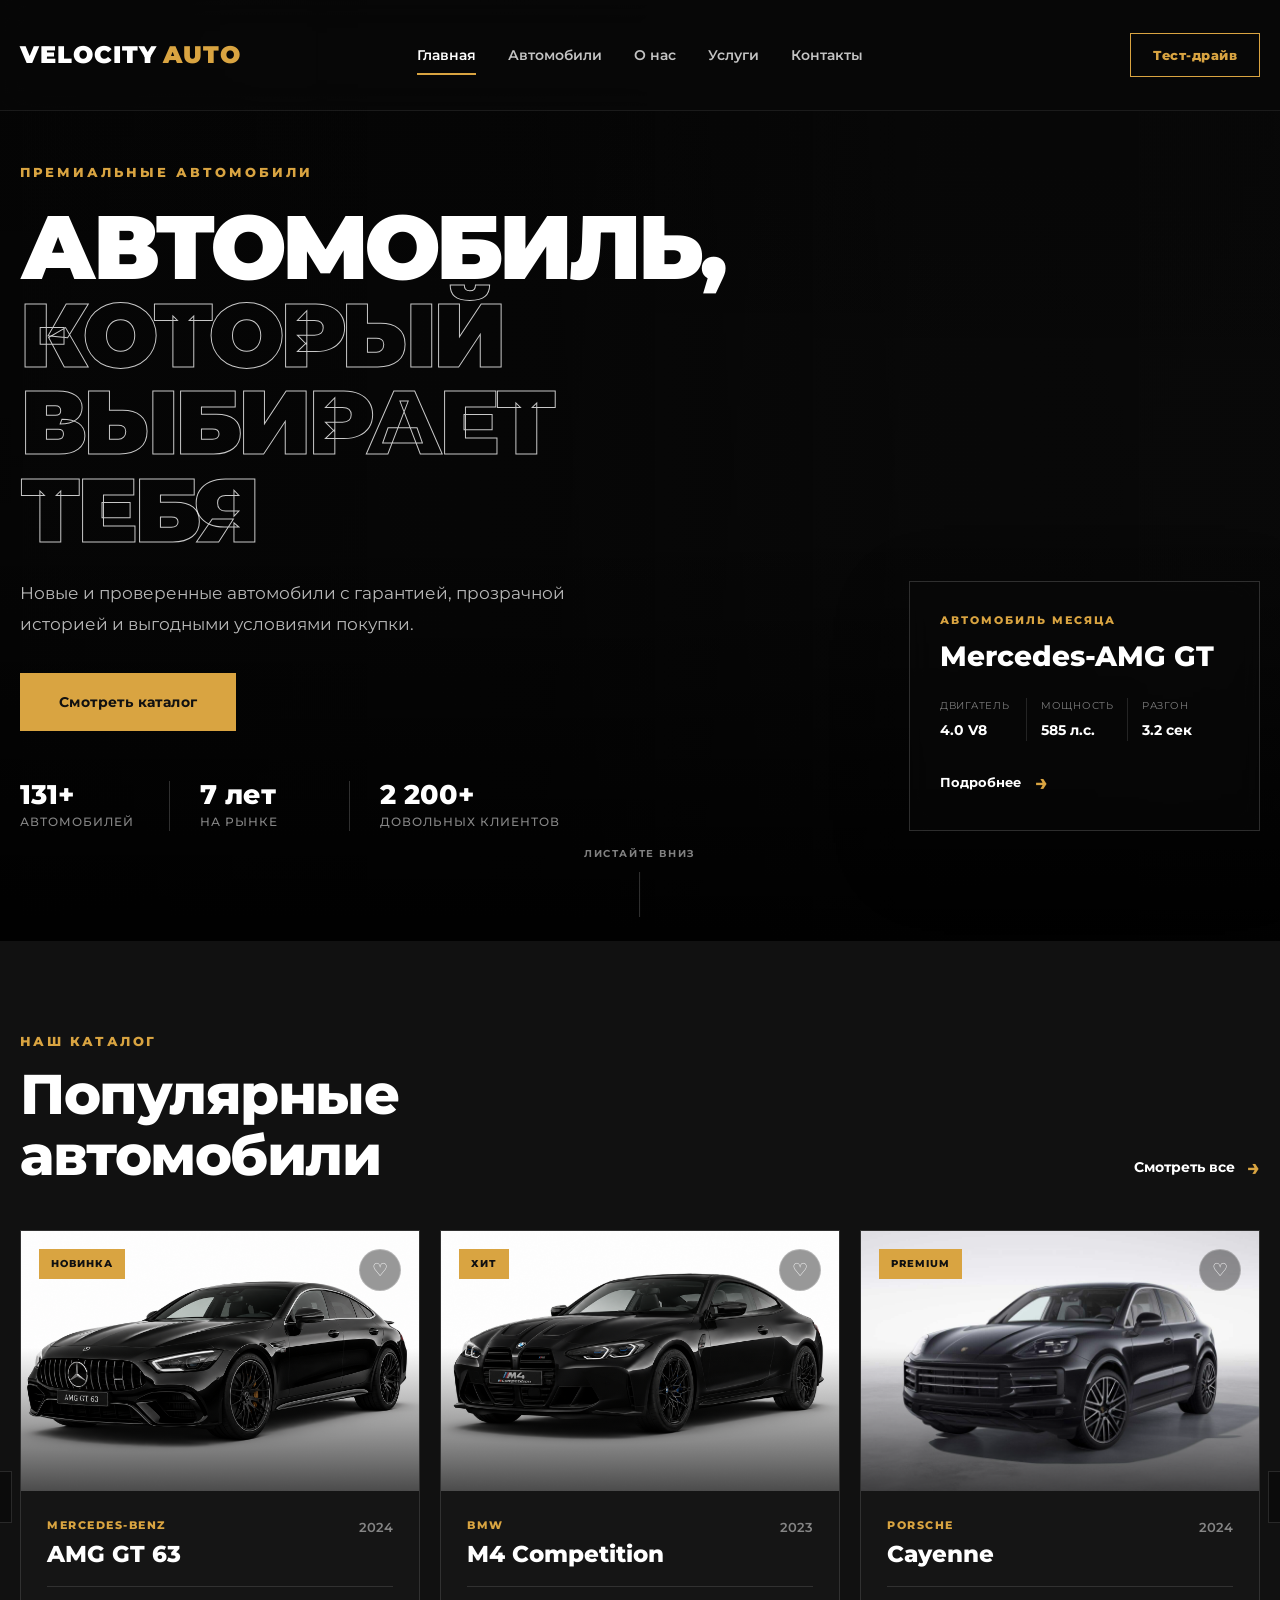
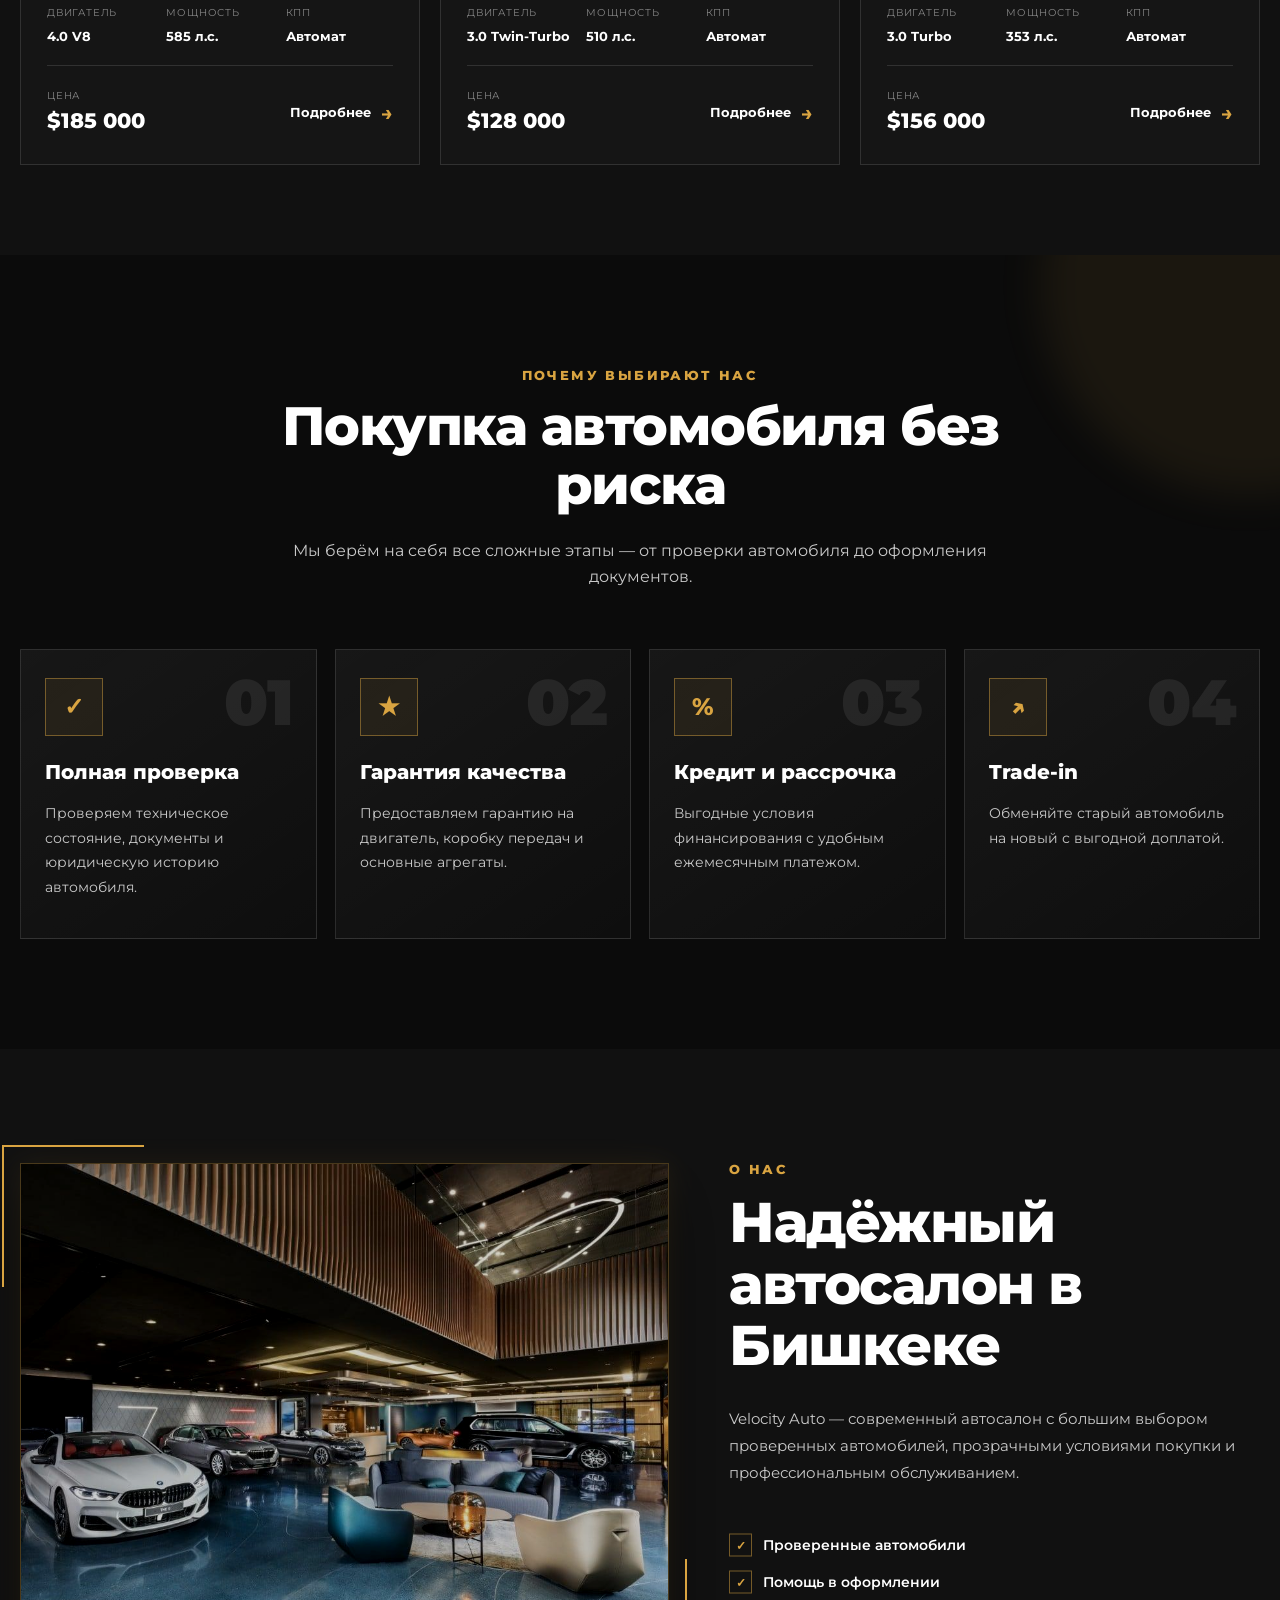
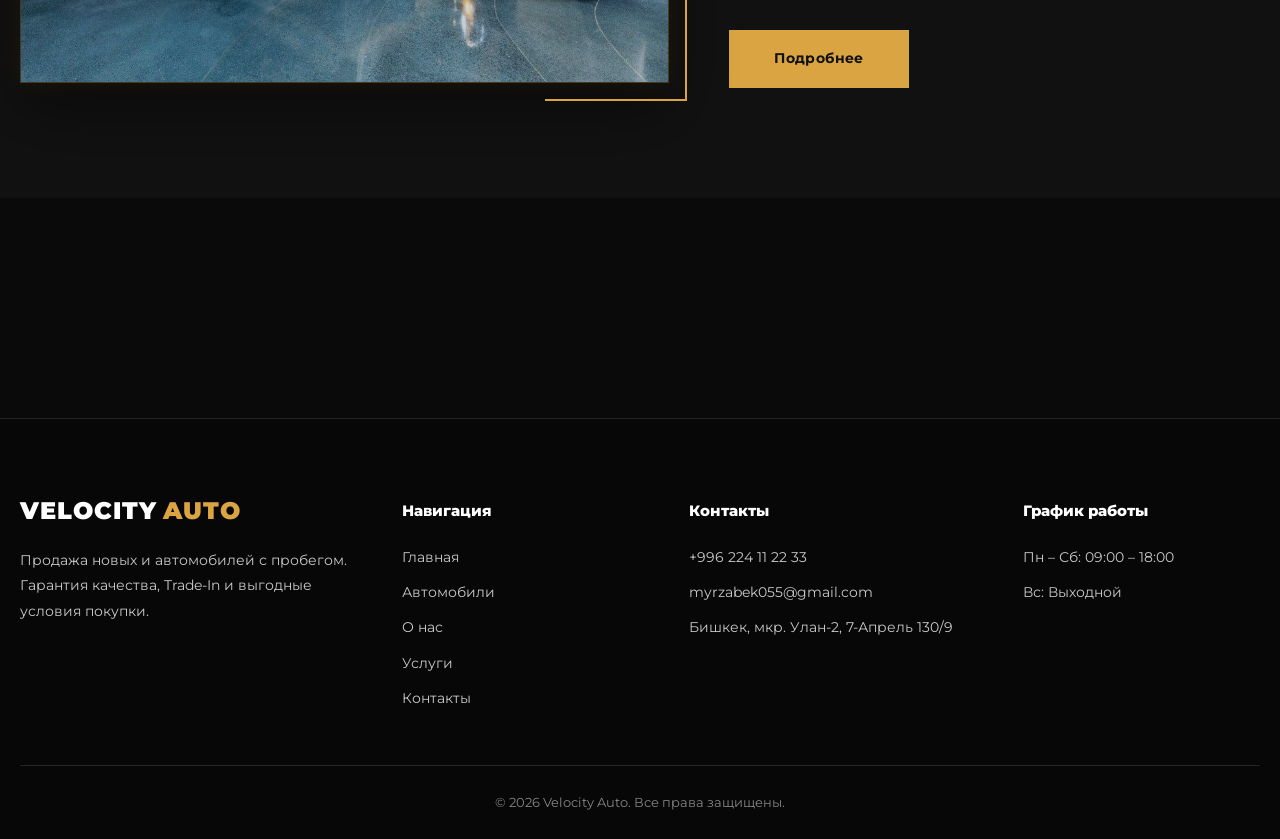
==== index.html @ e7204df1 "Complete Velocity Auto website" ====
<!DOCTYPE html>
<html lang="ru">
<head>
    <meta charset="UTF-8">

    <meta
        name="viewport"
        content="width=device-width, initial-scale=1.0"
    >

    <meta
        name="description"
        content="Velocity Auto — премиальный автосалон в Бишкеке. Новые и проверенные автомобили, кредит, рассрочка, trade-in и тест-драйв."
    >

    <title>Velocity Auto — премиальный автосалон</title>

    <!-- Общие стили -->
    <link rel="stylesheet" href="./css/global.css">

    <!-- Header -->
    <link rel="stylesheet" href="./css/header.css">

    <!-- Главная страница -->
    <link rel="stylesheet" href="./css/hero.css">
    <link rel="stylesheet" href="./css/popular.css">
    <link rel="stylesheet" href="./css/advantages.css">
    <link rel="stylesheet" href="./css/about.css">
    <link rel="stylesheet" href="./css/test-drive.css">
    <link rel="stylesheet" href="./css/footer.css">
    <link rel="stylesheet" href="./css/preloader.css">

    <!-- Адаптив -->
    <link rel="stylesheet" href="./css/responsive.css">
</head>

<body>
    <!-- ================= PRELOADER ================= -->

<div class="preloader" id="preloader">

    <div class="preloader__content">

        <div class="preloader__logo">
            VELOCITY
            <span>AUTO</span>
        </div>

        <div class="preloader__line">

            <div class="preloader__progress"></div>

        </div>

        <p class="preloader__text">
            Premium Auto Experience
        </p>

    </div>


</div>

<div class="scroll-progress" id="scrollProgress"></div>

    <!-- ================= HEADER ================= -->

    <header class="header" id="header">
        <div class="container header__container">

            <a href="./index.html" class="logo">
                VELOCITY
                <span>AUTO</span>
            </a>

            <nav class="header__nav" id="navigation">

                <a
                    href="./index.html"
                    class="header__link header__link--active"
                >
                    Главная
                </a>

                <a
                    href="./pages/cars.html"
                    class="header__link"
                >
                    Автомобили
                </a>

                <a
                    href="./pages/about.html"
                    class="header__link"
                >
                    О нас
                </a>

                <a
                    href="./pages/services.html"
                    class="header__link"
                >
                    Услуги
                </a>

                <a
                    href="./pages/contacts.html"
                    class="header__link"
                >
                    Контакты
                </a>

            </nav>

            <a
                href="#test-drive"
                class="header__button"
                id="openTestDrive"
            >
                Тест-драйв
            </a>

            

            <button
                class="menu-button"
                id="menuButton"
                type="button"
                aria-label="Открыть меню"
            >
                <span></span>
                <span></span>
                <span></span>
            </button>

        </div>
    </header>

    <!-- ================= MAIN ================= -->

    <main>

        <!-- ================= HERO ================= -->

        <section class="hero" id="home">

            <div class="hero__background"></div>
            <div class="hero__overlay"></div>

            <div class="container hero__container">

                <div class="hero__content">

                    <p class="hero__eyebrow">
                        Премиальные автомобили
                    </p>

                    <h1 class="hero__title">
                        Автомобиль,
                        <span>который выбирает тебя</span>
                    </h1>

                    <p class="hero__description">
                        Новые и проверенные автомобили
                        с гарантией, прозрачной историей
                        и выгодными условиями покупки.
                    </p>

                    <div class="hero__actions">

                        <a
                            href="./pages/cars.html"
                            class="button button--primary"
                        >
                            Смотреть каталог
                        </a>

                        

                    </div>

                    <div class="hero__stats">

                        <div class="hero__stat">
                            <strong>150+</strong>
                            <span>автомобилей</span>
                        </div>

                        <div class="hero__stat">
                            <strong>8 лет</strong>
                            <span>на рынке</span>
                        </div>

                        <div class="hero__stat">
                            <strong>2500+</strong>
                            <span>довольных клиентов</span>
                        </div>

                    </div>

                </div>

                <article class="hero-car">

                    <p class="hero-car__label">
                        Автомобиль месяца
                    </p>

                    <h2 class="hero-car__title">
                        Mercedes-AMG GT
                    </h2>

                    <div class="hero-car__specifications">

                        <div class="hero-car__specification">
                            <span>Двигатель</span>
                            <strong>4.0 V8</strong>
                        </div>

                        <div class="hero-car__specification">
                            <span>Мощность</span>
                            <strong>585 л.с.</strong>
                        </div>

                        <div class="hero-car__specification">
                            <span>Разгон</span>
                            <strong>3.2 сек</strong>
                        </div>

                    </div>

                    <a
                        href="./pages/car-details.html?id=1"
                        class="hero-car__link"
                    >
                        Подробнее
                        <span>→</span>
                    </a>

                </article>

            </div>

            <a href="#popular-cars" class="hero__scroll">
                <span>Листайте вниз</span>
                <i></i>
            </a>

        </section>

        <!-- ================= POPULAR CARS ================= -->

        <section
            class="popular section"
            id="popular-cars"
        >
            <div class="container">

                <div class="section-header">

                    <div>
                        <p class="section-header__subtitle">
                            Наш каталог
                        </p>

                        <h2 class="section-header__title">
                            Популярные автомобили
                        </h2>
                    </div>

                    <a
                        href="./pages/cars.html"
                        class="section-header__link"
                    >
                        Смотреть все
                        <span>→</span>
                    </a>

                </div>

                <div class="popular__slider">

                    <button
                        class="slider-button slider-button--prev"
                        id="sliderPrev"
                        type="button"
                        aria-label="Предыдущий автомобиль"
                    >
                        ←
                    </button>

                    <div
                        class="popular__grid"
                        id="popularCars"
                    >
                        <!-- JavaScript карточкаларды ушул жерге чыгарат -->
                    </div>

                    <button
                        class="slider-button slider-button--next"
                        id="sliderNext"
                        type="button"
                        aria-label="Следующий автомобиль"
                    >
                        →
                    </button>

                </div>

            </div>
        </section>

        <!-- ================= ADVANTAGES ================= -->

        <section class="advantages section">

            <div class="container">

                <div class="section-header section-header--center">

                    <p class="section-header__subtitle">
                        Почему выбирают нас
                    </p>

                    <h2 class="section-header__title">
                        Покупка автомобиля без риска
                    </h2>

                    <p class="section-header__description">
                        Мы берём на себя все сложные этапы —
                        от проверки автомобиля до оформления документов.
                    </p>

                </div>

                <div class="advantages__grid">

                    <article class="advantage-card">

                        <span class="advantage-card__number">
                            01
                        </span>

                        <div class="advantage-card__icon">
                            ✓
                        </div>

                        <h3 class="advantage-card__title">
                            Полная проверка
                        </h3>

                        <p class="advantage-card__text">
                            Проверяем техническое состояние,
                            документы и юридическую историю автомобиля.
                        </p>

                    </article>

                    <article class="advantage-card">

                        <span class="advantage-card__number">
                            02
                        </span>

                        <div class="advantage-card__icon">
                            ★
                        </div>

                        <h3 class="advantage-card__title">
                            Гарантия качества
                        </h3>

                        <p class="advantage-card__text">
                            Предоставляем гарантию на двигатель,
                            коробку передач и основные агрегаты.
                        </p>

                    </article>

                    <article class="advantage-card">

                        <span class="advantage-card__number">
                            03
                        </span>

                        <div class="advantage-card__icon">
                            %
                        </div>

                        <h3 class="advantage-card__title">
                            Кредит и рассрочка
                        </h3>

                        <p class="advantage-card__text">
                            Выгодные условия финансирования
                            с удобным ежемесячным платежом.
                        </p>

                    </article>

                    <article class="advantage-card">

                        <span class="advantage-card__number">
                            04
                        </span>

                        <div class="advantage-card__icon">
                            ↗
                        </div>

                        <h3 class="advantage-card__title">
                            Trade-in
                        </h3>

                        <p class="advantage-card__text">
                            Обменяйте старый автомобиль
                            на новый с выгодной доплатой.
                        </p>

                    </article>

                </div>

            </div>
        </section>

        <!-- ================= ABOUT PREVIEW ================= -->

        <section class="about-preview section">

            <div class="container about-preview__container">

                <div class="about-preview__image">

                    <img
                        src="./images/about-showroom.jpg"
                        alt="Автосалон Velocity Auto"
                    >

                </div>

                <div class="about-preview__content">

                    <p class="section-header__subtitle">
                        О нас
                    </p>

                    <h2 class="section-header__title">
                        Надёжный автосалон
                        в Бишкеке
                    </h2>

                    <p class="about-preview__text">
                        Velocity Auto — современный автосалон с большим выбором
                        проверенных автомобилей, прозрачными условиями покупки
                        и профессиональным обслуживанием.
                    </p>

                    <ul class="about-preview__list">

                        <li>
                            Проверенные автомобили
                        </li>

                        <li>
                            Помощь в оформлении
                        </li>

                    </ul>

                    <a
                        href="./pages/about.html"
                        class="button button--primary"
                    >
                        Подробнее
                    </a>

                </div>

            </div>
        </section>


        <!-- ================= TEST DRIVE ================= -->

        <section
            class="test-drive section test-drive--hidden"
            id="test-drive"
        >

            <div class="test-drive__background"></div>
            <div class="test-drive__overlay"></div>

            <div class="container test-drive__container">

                <div class="test-drive__content">

                    <p class="section-header__subtitle">
                        Запишитесь сейчас
                    </p>

                    <h2 class="test-drive__title">
                        Почувствуйте автомобиль
                        на дороге
                    </h2>

                    <p class="test-drive__text">
                        Оставьте заявку, и наш менеджер
                        свяжется с вами для подтверждения
                        даты и времени тест-драйва.
                    </p>

                </div>

                <form
                    class="test-drive__form"
                    id="testDriveForm"
                >

                    <div class="form-group">

                        <label for="name">
                            Ваше имя
                        </label>

                        <input
                            type="text"
                            id="name"
                            name="name"
                            placeholder="Введите имя"
                            required
                        >

                    </div>

                    <div class="form-group">

                        <label for="phone">
                            Номер телефона
                        </label>

                        <input
                            type="tel"
                            id="phone"
                            name="phone"
                            placeholder="+996 555 00 00 00"
                            required
                        >

                    </div>

                    <div class="form-group">

                        <label for="carModel">
                            Выберите автомобиль
                        </label>

                        <select
                            id="carModel"
                            name="carModel"
                            required
                        >

                            <option value="">
                                Выберите модель
                            </option>

                            <option value="Mercedes-AMG GT">
                                Mercedes-AMG GT
                            </option>

                            <option value="BMW M4 Competition">
                                BMW M4 Competition
                            </option>

                            <option value="Toyota Land Cruiser 300">
                                Toyota Land Cruiser 300
                            </option>

                            <option value="Porsche Cayenne">
                                Porsche Cayenne
                            </option>

                        </select>

                    </div>

                    <button
                        type="submit"
                        class="button button--primary test-drive__button"
                    >
                        Записаться на тест-драйв
                    </button>

                    <p
                        class="form-message"
                        id="formMessage"
                    ></p>

                </form>

            </div>

        </section>

    </main>

    <!-- ================= FOOTER ================= -->

    <footer class="footer">

        <div class="container footer__container">

            <div class="footer__about">

                <a href="./index.html" class="logo">
                    VELOCITY
                    <span>AUTO</span>
                </a>

                <p>
                    Продажа новых и автомобилей с пробегом.
                    Гарантия качества, Trade-In и выгодные условия покупки.
                </p>

            </div>

            <div class="footer__column">

                <h3>Навигация</h3>

                <a href="./index.html">
                    Главная
                </a>

                <a href="./pages/cars.html">
                    Автомобили
                </a>

                <a href="./pages/about.html">
                    О нас
                </a>

                <a href="./pages/services.html">
                    Услуги
                </a>

                <a href="./pages/contacts.html">
                    Контакты
                </a>

                

            </div>

            <div class="footer__column">

                <h3>Контакты</h3>

                <a href="tel:+996224112233">
                    +996 224 11 22 33
                </a>

                <a href="mailto:myrzabek055@gmail.com">
                    myrzabek055@gmail.com
                </a>

                <p>
                    Бишкек, мкр. Улан-2, 7-Апрель 130/9
                </p>

            </div>

            <div class="footer__column">

                <h3>График работы</h3>

                <p>
                    Пн – Сб: 09:00 – 18:00
                </p>

                <p>
                    Вс: Выходной
                </p>

            </div>

        </div>

        <div class="container footer__bottom">

            <p>
                © <span id="currentYear"></span>
                Velocity Auto. Все права защищены.
            </p>

            

        </div>

    </footer>

    <!-- JavaScript -->

    <script src="./js/main.js"></script>
    <script src="./js/menu.js"></script>
    <script src="./js/cars.js"></script>
    <script src="./js/slider.js"></script>
    <script src="./js/form.js"></script>
    <script src="./js/preloader.js"></script>

</body>
</html>
---- css/global.css ----
@import url("https://fonts.googleapis.com/css2?family=Montserrat:wght@400;500;600;700;800;900&display=swap");

:root {
    --color-bg: #0a0a0a;
    --color-bg-light: #111111;
    --color-card: #151515;
    --color-border: rgba(255, 255, 255, 0.12);

    --color-white: #ffffff;
    --color-text: #c9c9c9;
    --color-muted: #858585;

    --color-accent: #d9a441;
    --color-accent-dark: #a97922;

    --container-width: 1240px;

    --transition: 0.3s ease;
}

* {
    margin: 0;
    padding: 0;
    box-sizing: border-box;
}

html {
    scroll-behavior: smooth;
}

body {
    font-family: "Montserrat", sans-serif;
    background-color: var(--color-bg);
    color: var(--color-white);
    line-height: 1.6;
    overflow-x: hidden;
}

body.menu-open {
    overflow: hidden;
}

a {
    color: inherit;
    text-decoration: none;
}

ul {
    list-style: none;
}

button,
input,
select,
textarea {
    font: inherit;
}

button {
    border: none;
    cursor: pointer;
}

img {
    display: block;
    width: 100%;
    max-width: 100%;
}

.container {
    width: min(var(--container-width), calc(100% - 40px));
    margin: 0 auto;
}

.section {
    padding: 110px 0;
}

.logo {
    display: inline-flex;
    align-items: center;
    gap: 6px;
    font-size: 24px;
    font-weight: 900;
    letter-spacing: 1px;
    line-height: 1;
}

.logo span {
    color: var(--color-accent);
}

.button {
    min-height: 52px;
    padding: 0 28px;

    display: inline-flex;
    align-items: center;
    justify-content: center;

    border: 1px solid transparent;

    font-size: 14px;
    font-weight: 700;
    letter-spacing: 0.4px;
    text-align: center;

    transition:
        background-color var(--transition),
        color var(--transition),
        border-color var(--transition),
        transform var(--transition);
}

.button:hover {
    transform: translateY(-3px);
}

.button--primary {
    background-color: var(--color-accent);
    color: #111111;
}

.button--primary:hover {
    background-color: var(--color-white);
}

.button--outline {
    background-color: transparent;
    color: var(--color-white);
    border-color: rgba(255, 255, 255, 0.45);
}

.button--outline:hover {
    background-color: var(--color-white);
    color: #111111;
    border-color: var(--color-white);
}

.section-header {
    margin-bottom: 55px;

    display: flex;
    align-items: flex-end;
    justify-content: space-between;
    gap: 30px;
}

.section-header--center {
    max-width: 760px;
    margin: 0 auto 60px;
    text-align: center;

    display: block;
}

.section-header__subtitle {
    margin-bottom: 12px;

    color: var(--color-accent);

    font-size: 13px;
    font-weight: 800;
    letter-spacing: 2.4px;
    text-transform: uppercase;
}

.section-header__title {
    max-width: 720px;

    font-size: clamp(32px, 5vw, 58px);
    font-weight: 800;
    line-height: 1.08;
    letter-spacing: -1.5px;
}

.section-header--center .section-header__title {
    margin: 0 auto;
}

.section-header__description {
    max-width: 650px;
    margin: 22px auto 0;

    color: var(--color-text);
    font-size: 16px;
}

.section-header__link {
    flex-shrink: 0;

    display: inline-flex;
    align-items: center;
    gap: 12px;

    color: var(--color-white);

    font-size: 14px;
    font-weight: 700;

    transition: color var(--transition);
}

.section-header__link span {
    color: var(--color-accent);
    font-size: 22px;

    transition: transform var(--transition);
}

.section-header__link:hover {
    color: var(--color-accent);
}

.section-header__link:hover span {
    transform: translateX(5px);
}

.form-group {
    display: flex;
    flex-direction: column;
    gap: 10px;
}

.form-group label {
    color: var(--color-white);
    font-size: 13px;
    font-weight: 700;
}

.form-group input,
.form-group select,
.form-group textarea {
    width: 100%;
    min-height: 52px;
    padding: 0 16px;

    border: 1px solid var(--color-border);
    outline: none;

    background-color: rgba(255, 255, 255, 0.05);
    color: var(--color-white);

    transition:
        border-color var(--transition),
        background-color var(--transition);
}

.form-group textarea {
    min-height: 140px;
    padding-top: 15px;
    resize: vertical;
}

.form-group input::placeholder,
.form-group textarea::placeholder {
    color: #7a7a7a;
}

.form-group input:focus,
.form-group select:focus,
.form-group textarea:focus {
    border-color: var(--color-accent);
    background-color: rgba(255, 255, 255, 0.08);
}

.form-group select option {
    background-color: #111111;
    color: var(--color-white);
}

.form-message {
    min-height: 24px;
    margin-top: 8px;

    font-size: 14px;
    font-weight: 600;
}

.form-message--success {
    color: #4fd17b;
}

.form-message--error {
    color: #ff6868;
}

.footer {
    padding-top: 75px;
    border-top: 1px solid var(--color-border);
    background-color: #070707;
}

.footer__container {
    padding-bottom: 55px;

    display: grid;
    grid-template-columns: 1.5fr 1fr 1.2fr 1fr;
    gap: 50px;
}

.footer__about p {
    max-width: 330px;
    margin-top: 22px;

    color: var(--color-text);
    font-size: 14px;
}

.footer__column {
    display: flex;
    flex-direction: column;
    align-items: flex-start;
    gap: 13px;
}

.footer__column h3 {
    margin-bottom: 8px;

    font-size: 15px;
    font-weight: 800;
}

.footer__column a,
.footer__column p {
    color: var(--color-text);
    font-size: 14px;

    transition: color var(--transition);
}

.footer__column a:hover {
    color: var(--color-accent);
}

.footer__bottom {
    min-height: 74px;
    border-top: 1px solid var(--color-border);

    display: flex;
    align-items: center;
    justify-content: space-between;
    gap: 20px;

    color: var(--color-muted);
    font-size: 13px;
}

.footer__bottom a {
    transition: color var(--transition);
}

.footer__bottom a:hover {
    color: var(--color-accent);
}

::selection {
    background-color: var(--color-accent);
    color: #111111;
}

::-webkit-scrollbar {
    width: 9px;
}

::-webkit-scrollbar-track {
    background-color: #080808;
}

::-webkit-scrollbar-thumb {
    background-color: #373737;
}

::-webkit-scrollbar-thumb:hover {
    background-color: var(--color-accent);
}

/* =========================================
   SCROLL REVEAL ANIMATION
========================================= */

.reveal {
    opacity: 0;
    transform: translateY(45px);

    transition:
        opacity 0.8s ease,
        transform 0.8s ease;
}

.reveal--visible {
    opacity: 1;
    transform: translateY(0);
}

.scroll-progress {
    position: fixed;
    top: 0;
    left: 0;
    z-index: 100000;

    width: 0;
    height: 3px;

    background: linear-gradient(
        90deg,
        #8f651d,
        var(--color-accent),
        #f4d17f
    );

    box-shadow: 0 0 16px rgba(217, 164, 65, 0.65);

    pointer-events: none;
}

/* ================= REVEAL ================= */

.reveal {
    opacity: 0;
    transform: translateY(80px);

    transition:
        opacity 0.9s ease,
        transform 0.9s ease;
}

.reveal.active {
    opacity: 1;
    transform: translateY(0);
}

.reveal {
    opacity: 1 !important;
    visibility: visible !important;
    transform: none !important;
}
---- css/header.css ----
.header {
    position: fixed;
    top: 0;
    left: 0;
    z-index: 1000;

    width: 100%;

    border-bottom: 1px solid rgba(255, 255, 255, 0.08);

    background-color: rgba(8, 8, 8, 0.78);
    -webkit-backdrop-filter: blur(18px);
    backdrop-filter: blur(18px);

    transition:
        background-color var(--transition),
        box-shadow var(--transition);
}

.header--scrolled {
    background-color: rgba(8, 8, 8, 0.96);
    box-shadow: 0 10px 35px rgba(0, 0, 0, 0.35);
}

.header__container {
    min-height: 110px;

    display: grid;
    grid-template-columns: 1fr auto 1fr;
    align-items: center;
}

.logo {
    justify-self: start;
}

.header__nav {
    justify-self: center;
}

.header__button,
.menu-button {
    justify-self: end;
}

.header__nav {
    display: flex;
    align-items: center;
    gap: 32px;
}

.header__link {
    position: relative;

    padding: 30px 0;

    color: rgba(255, 255, 255, 0.76);

    font-size: 14px;
    font-weight: 600;

    transition: color var(--transition);
}

.header__link::after {
    content: "";

    position: absolute;
    left: 0;
    bottom: 21px;

    width: 0;
    height: 2px;

    background-color: var(--color-accent);

    transition: width var(--transition);
}

.header__link:hover,
.header__link--active {
    color: var(--color-white);
}

.header__link:hover::after,
.header__link--active::after {
    width: 100%;
}

.header__button {
    min-height: 44px;
    padding: 0 22px;

    display: inline-flex;
    align-items: center;
    justify-content: center;

    border: 1px solid var(--color-accent);

    color: var(--color-accent);

    font-size: 13px;
    font-weight: 800;
    letter-spacing: 0.5px;

    transition:
        background-color var(--transition),
        color var(--transition),
        transform var(--transition);
}

.header__button:hover {
    background-color: var(--color-accent);
    color: #111111;
    transform: translateY(-2px);
}

.menu-button {
    display: none;

    width: 44px;
    height: 44px;

    background-color: transparent;

    align-items: center;
    justify-content: center;
    flex-direction: column;
    gap: 6px;
}

.menu-button span {
    width: 26px;
    height: 2px;

    background-color: var(--color-white);

    transition:
        transform var(--transition),
        opacity var(--transition);
}

.menu-button--active span:nth-child(1) {
    transform: translateY(8px) rotate(45deg);
}

.menu-button--active span:nth-child(2) {
    opacity: 0;
}

.menu-button--active span:nth-child(3) {
    transform: translateY(-8px) rotate(-45deg);
}
---- css/hero.css ----
.hero {
    position: relative;
    min-height: 100vh;
    padding-top: 82px;
    overflow: hidden;

    display: flex;
    align-items: center;

    background-color: #090909;
}

.hero__background {
    position: absolute;
    inset: 0;

    background:
        linear-gradient(
            90deg,
            rgba(5, 5, 5, 0.96) 0%,
            rgba(5, 5, 5, 0.78) 42%,
            rgba(5, 5, 5, 0.22) 72%,
            rgba(5, 5, 5, 0.12) 100%
        ),
        url("https://images.unsplash.com/photo-1618843479313-40f8afb4b4d8?auto=format&fit=crop&w=2000&q=90")
        center / cover no-repeat;

    transform: scale(1.03);
}

.hero__overlay {
    position: absolute;
    inset: 0;

    background:
        linear-gradient(
            180deg,
            rgba(0, 0, 0, 0.18) 0%,
            rgba(0, 0, 0, 0) 55%,
            rgba(0, 0, 0, 0.88) 100%
        );
}

.hero__container {
    position: relative;
    z-index: 2;

    min-height: calc(100vh - 82px);
    padding-top: 80px;
    padding-bottom: 110px;

    display: grid;
    grid-template-columns: minmax(0, 1.4fr) minmax(300px, 0.6fr);
    align-items: center;
    gap: 70px;
}

.hero__content {
    max-width: 780px;
}

.hero__eyebrow {
    margin-bottom: 20px;

    color: var(--color-accent);

    font-size: 13px;
    font-weight: 800;
    letter-spacing: 3px;
    text-transform: uppercase;
}

.hero__title {
    max-width: 780px;
    margin-bottom: 24px;

    font-size: clamp(48px, 7vw, 96px);
    font-weight: 900;
    line-height: 0.98;
    letter-spacing: -4px;
    text-transform: uppercase;
}

.hero__title span {
    display: block;

    color: transparent;

    -webkit-text-stroke: 1px rgba(255, 255, 255, 0.78);
    text-stroke: 1px rgba(255, 255, 255, 0.78);
}

.hero__description {
    max-width: 610px;
    margin-bottom: 34px;

    color: rgba(255, 255, 255, 0.72);

    font-size: 17px;
    line-height: 1.8;
}

.hero__actions {
    margin-bottom: 50px;

    display: flex;
    align-items: center;
    flex-wrap: wrap;
    gap: 14px;
}

.hero__stats {
    display: flex;
    align-items: center;
    flex-wrap: wrap;
    gap: 0;
}

.hero__stat {
    min-width: 150px;
    padding-right: 30px;
    margin-right: 30px;

    border-right: 1px solid rgba(255, 255, 255, 0.18);

    display: flex;
    flex-direction: column;
}

.hero__stat:last-child {
    padding-right: 0;
    margin-right: 0;
    border-right: none;
}

.hero__stat strong {
    margin-bottom: 4px;

    color: var(--color-white);

    font-size: 27px;
    font-weight: 800;
    line-height: 1;
}

.hero__stat span {
    color: rgba(255, 255, 255, 0.52);

    font-size: 12px;
    font-weight: 500;
    text-transform: uppercase;
    letter-spacing: 1px;
}

.hero-car {
    align-self: end;

    padding: 30px;

    border: 1px solid rgba(255, 255, 255, 0.16);

    background-color: rgba(10, 10, 10, 0.46);

    -webkit-backdrop-filter: blur(16px);
    backdrop-filter: blur(16px);

    box-shadow: 0 24px 70px rgba(0, 0, 0, 0.32);
}

.hero-car__label {
    margin-bottom: 10px;

    color: var(--color-accent);

    font-size: 11px;
    font-weight: 800;
    letter-spacing: 2px;
    text-transform: uppercase;
}

.hero-car__title {
    margin-bottom: 26px;

    font-size: 28px;
    font-weight: 800;
    line-height: 1.15;
}

.hero-car__specifications {
    margin-bottom: 24px;

    display: grid;
    grid-template-columns: repeat(3, 1fr);
    gap: 14px;
}

.hero-car__specification {
    padding-right: 12px;
    border-right: 1px solid rgba(255, 255, 255, 0.12);

    display: flex;
    flex-direction: column;
    gap: 5px;
}

.hero-car__specification:last-child {
    border-right: none;
}

.hero-car__specification span {
    color: rgba(255, 255, 255, 0.48);

    font-size: 10px;
    text-transform: uppercase;
    letter-spacing: 0.7px;
}

.hero-car__specification strong {
    font-size: 14px;
    font-weight: 700;
}

.hero-car__link {
    display: inline-flex;
    align-items: center;
    gap: 14px;

    color: var(--color-white);

    font-size: 13px;
    font-weight: 700;

    transition: color var(--transition);
}

.hero-car__link span {
    color: var(--color-accent);
    font-size: 22px;

    transition: transform var(--transition);
}

.hero-car__link:hover {
    color: var(--color-accent);
}

.hero-car__link:hover span {
    transform: translateX(6px);
}

.hero__scroll {
    position: absolute;
    left: 50%;
    bottom: 24px;
    z-index: 3;

    transform: translateX(-50%);

    display: flex;
    flex-direction: column;
    align-items: center;
    gap: 10px;

    color: rgba(255, 255, 255, 0.5);

    font-size: 10px;
    font-weight: 700;
    letter-spacing: 1.6px;
    text-transform: uppercase;
}

.hero__scroll i {
    position: relative;

    width: 1px;
    height: 45px;

    overflow: hidden;

    background-color: rgba(255, 255, 255, 0.2);
}

.hero__scroll i::after {
    content: "";

    position: absolute;
    top: -50%;
    left: 0;

    width: 100%;
    height: 50%;

    background-color: var(--color-accent);

    animation: scrollLine 1.8s ease-in-out infinite;
}

@keyframes scrollLine {
    0% {
        top: -50%;
    }

    100% {
        top: 100%;
    }
}
---- css/popular.css ----
.popular {
    background-color: var(--color-bg-light);
}

.popular__slider {
    position: relative;
}

.popular__grid {
    display: grid;
    grid-template-columns: repeat(3, 1fr);
    gap: 20px;
}

.car-card {
    position: relative;
    overflow: hidden;

    border: 1px solid var(--color-border);

    background-color: var(--color-card);

    transition:
        transform var(--transition),
        border-color var(--transition),
        box-shadow var(--transition);
}

.car-card:hover {
    transform: translateY(-8px);
    border-color: rgba(217, 164, 65, 0.55);
    box-shadow: 0 25px 55px rgba(0, 0, 0, 0.35);
}

.car-card__image {
    position: relative;
    height: 260px;
    overflow: hidden;
}

.car-card__image::after {
    content: "";

    position: absolute;
    inset: 0;

    background:
        linear-gradient(
            180deg,
            rgba(0, 0, 0, 0) 45%,
            rgba(0, 0, 0, 0.7) 100%
        );
}

.car-card__image img {
    width: 100%;
    height: 100%;
    object-fit: cover;

    transition: transform 0.6s ease;
}

.car-card:hover .car-card__image img {
    transform: scale(1.07);
}

.car-card__badge {
    position: absolute;
    top: 18px;
    left: 18px;
    z-index: 2;

    padding: 7px 12px;

    background-color: var(--color-accent);
    color: #111111;

    font-size: 10px;
    font-weight: 800;
    letter-spacing: 1px;
    text-transform: uppercase;
}

.car-card__favorite {
    position: absolute;
    top: 18px;
    right: 18px;
    z-index: 2;

    width: 42px;
    height: 42px;

    display: flex;
    align-items: center;
    justify-content: center;

    border: 1px solid rgba(255, 255, 255, 0.28);
    border-radius: 50%;

    background-color: rgba(0, 0, 0, 0.4);
    color: var(--color-white);

    font-size: 18px;

    transition:
        background-color var(--transition),
        color var(--transition),
        border-color var(--transition);
}

.car-card__favorite:hover {
    background-color: var(--color-accent);
    border-color: var(--color-accent);
    color: #111111;
}

.car-card__content {
    padding: 26px;
}

.car-card__top {
    margin-bottom: 18px;

    display: flex;
    align-items: flex-start;
    justify-content: space-between;
    gap: 16px;
}

.car-card__brand {
    margin-bottom: 6px;

    color: var(--color-accent);

    font-size: 11px;
    font-weight: 800;
    letter-spacing: 1.5px;
    text-transform: uppercase;
}

.car-card__title {
    font-size: 23px;
    font-weight: 800;
    line-height: 1.2;
}

.car-card__year {
    color: var(--color-muted);

    font-size: 13px;
    font-weight: 600;
}

.car-card__specs {
    margin-bottom: 22px;

    padding: 18px 0;

    border-top: 1px solid var(--color-border);
    border-bottom: 1px solid var(--color-border);

    display: grid;
    grid-template-columns: repeat(3, 1fr);
    gap: 12px;
}

.car-card__spec {
    display: flex;
    flex-direction: column;
    gap: 5px;
}

.car-card__spec span {
    color: var(--color-muted);

    font-size: 10px;
    letter-spacing: 0.8px;
    text-transform: uppercase;
}

.car-card__spec strong {
    font-size: 13px;
    font-weight: 700;
}

.car-card__bottom {
    display: flex;
    align-items: center;
    justify-content: space-between;
    gap: 16px;
}

.car-card__price {
    display: flex;
    flex-direction: column;
}

.car-card__price span {
    color: var(--color-muted);

    font-size: 10px;
    text-transform: uppercase;
    letter-spacing: 0.8px;
}

.car-card__price strong {
    font-size: 21px;
    font-weight: 800;
}

.car-card__link {
    display: inline-flex;
    align-items: center;
    gap: 10px;

    color: var(--color-white);

    font-size: 13px;
    font-weight: 700;

    transition: color var(--transition);
}

.car-card__link span {
    color: var(--color-accent);
    font-size: 20px;

    transition: transform var(--transition);
}

.car-card__link:hover {
    color: var(--color-accent);
}

.car-card__link:hover span {
    transform: translateX(5px);
}

.slider-button {
    position: absolute;
    top: 50%;
    z-index: 5;

    width: 52px;
    height: 52px;

    border: 1px solid var(--color-border);

    display: flex;
    align-items: center;
    justify-content: center;

    background-color: rgba(10, 10, 10, 0.9);
    color: var(--color-white);

    font-size: 20px;

    transform: translateY(-50%);

    transition:
        background-color var(--transition),
        color var(--transition),
        border-color var(--transition);
}

.slider-button:hover {
    background-color: var(--color-accent);
    border-color: var(--color-accent);
    color: #111111;
}

.slider-button--prev {
    left: -26px;
}

.slider-button--next {
    right: -26px;
}

.car-card__favorite--active {
    background-color: var(--color-accent);
    border-color: var(--color-accent);
    color: #111111;
}

.cars-error {
    grid-column: 1 / -1;

    padding: 50px 20px;

    color: var(--color-text);
    text-align: center;
}

.popular {
    padding: 90px 0;
    background-color: var(--color-bg-light);
}

.popular__grid {
    gap: 20px;
}

.popular .section-header {
    display: flex;
    align-items: flex-end;
    opacity: 1;
    visibility: visible;
    transform: none;
    margin-bottom: 45px;
}

.popular .section-header__title {
    font-size: 56px;
    color: var(--color-white);
}

.slider-button--prev {
    left: -60px;
}

.slider-button--next {
    right: -60px;
}

.popular .section-header {
    display: flex;
    opacity: 1;
    visibility: visible;
    transform: none;
    margin-bottom: 45px;
}

.popular .section-header__subtitle {
    color: var(--color-accent);
}

.popular .section-header__title {
    color: var(--color-white);
}
---- css/advantages.css ----
.advantages {
    position: relative;
    overflow: hidden;

    background-color: #0b0b0b;
}

.advantages::before {
    content: "";

    position: absolute;
    top: -180px;
    right: -180px;

    width: 420px;
    height: 420px;

    border-radius: 50%;

    background-color: rgba(217, 164, 65, 0.08);
    filter: blur(20px);
}

.advantages__grid {
    position: relative;
    z-index: 2;

    display: grid;
    grid-template-columns: repeat(4, 1fr);
    gap: 22px;
}

.advantage-card {
    position: relative;
    min-height: 330px;
    padding: 32px 26px;
    overflow: hidden;

    border: 1px solid var(--color-border);

    background:
        linear-gradient(
            145deg,
            rgba(255, 255, 255, 0.05),
            rgba(255, 255, 255, 0.01)
        );

    transition:
        transform var(--transition),
        border-color var(--transition),
        background-color var(--transition);
}

.advantage-card:hover {
    transform: translateY(-8px);
    border-color: rgba(217, 164, 65, 0.5);
    background-color: rgba(217, 164, 65, 0.04);
}

.advantage-card::after {
    content: "";

    position: absolute;
    left: 0;
    bottom: 0;

    width: 100%;
    height: 3px;

    background-color: var(--color-accent);

    transform: scaleX(0);
    transform-origin: left;

    transition: transform var(--transition);
}

.advantage-card:hover::after {
    transform: scaleX(1);
}

.advantage-card__number {
    position: absolute;
    top: 20px;
    right: 22px;

    color: rgba(255, 255, 255, 0.08);

    font-size: 64px;
    font-weight: 900;
    line-height: 1;
}

.advantage-card__icon {
    width: 58px;
    height: 58px;
    margin-bottom: 30px;

    border: 1px solid rgba(217, 164, 65, 0.45);

    display: flex;
    align-items: center;
    justify-content: center;

    background-color: rgba(217, 164, 65, 0.08);
    color: var(--color-accent);

    font-size: 24px;
    font-weight: 800;
}

.advantage-card__title {
    position: relative;
    z-index: 2;

    margin-bottom: 16px;

    font-size: 21px;
    font-weight: 800;
    line-height: 1.25;
}

.advantage-card__text {
    position: relative;
    z-index: 2;

    color: var(--color-text);

    font-size: 14px;
    line-height: 1.75;
}

.advantages .section-header__title {
    max-width: 850px;
    margin: 0 auto 24px;
    font-size: 54px;
    line-height: 1.08;
}

.advantages .section-header__description {
    max-width: 720px;
    margin: 0 auto;
}

.advantages__grid {
    gap: 18px;
}

.advantage-card {
    min-height: 290px;
    padding: 28px 24px;
}

.advantage-card__icon {
    margin-bottom: 24px;
}

.advantage-card__title {
    font-size: 20px;
}
---- css/about.css ----
.about-preview {
    background-color: var(--color-bg-light);
}

.about-preview__container {
    display: grid;
    grid-template-columns: 1.1fr 0.9fr;
    align-items: center;
    gap: 60px;
}

.about-preview__image {
    position: relative;
    min-height: 520px;
}

.about-preview__image::before {
    content: "";

    position: absolute;
    top: -18px;
    left: -18px;

    width: 140px;
    height: 140px;

    border-top: 2px solid var(--color-accent);
    border-left: 2px solid var(--color-accent);

    z-index: 2;
}

.about-preview__image::after {
    content: "";

    position: absolute;
    right: -18px;
    bottom: -18px;

    width: 140px;
    height: 140px;

    border-right: 2px solid var(--color-accent);
    border-bottom: 2px solid var(--color-accent);

    z-index: 2;
}

.about-preview__image img {
    width: 100%;
    height: 520px;
    object-fit: cover;
    display: block;

    filter: brightness(0.8) contrast(1.05);

    border: 1px solid rgba(217, 164, 65, 0.35);

    box-shadow:
        0 0 25px rgba(217, 164, 65, 0.12),
        0 25px 60px rgba(0, 0, 0, 0.45);

    transition:
        transform 0.4s ease,
        box-shadow 0.4s ease,
        filter 0.4s ease;
}

.about-preview__image:hover img {
    transform: scale(1.015);

    filter: brightness(0.9) contrast(1.05);

    box-shadow:
        0 0 40px rgba(217, 164, 65, 0.28),
        0 30px 70px rgba(0, 0, 0, 0.55);
}

.about-preview__content {
    max-width: 560px;
    min-height: 520px;

    display: flex;
    flex-direction: column;
    justify-content: center;
}

.about-preview__content .section-header__title {
    margin-bottom: 28px;
}

.about-preview__content .button {
    align-self: flex-start;
    width: auto;
    min-width: 180px;
}

.about-preview__text {
    margin-bottom: 18px;

    color: var(--color-text);

    font-size: 15px;
    line-height: 1.8;
}

.about-preview__list {
    margin: 30px 0 36px;

    display: flex;
    flex-direction: column;
    gap: 15px;
}

.about-preview__list li {
    position: relative;
    padding-left: 34px;

    color: var(--color-white);

    font-size: 14px;
    font-weight: 600;
}

.about-preview__list li::before {
    content: "✓";

    position: absolute;
    left: 0;
    top: 50%;

    width: 21px;
    height: 21px;

    display: flex;
    align-items: center;
    justify-content: center;

    border: 1px solid rgba(217, 164, 65, 0.5);

    color: var(--color-accent);

    font-size: 12px;
    font-weight: 900;

    transform: translateY(-50%);
}

.about-preview .section-header__title{
    font-size: 56px;
    line-height: 1.1;
}

.button--primary{
    min-height: 58px;
    padding: 0 38px;
}
---- css/test-drive.css ----
.test-drive {
    position: relative;
    overflow: hidden;

    background-color: #080808;
}

.test-drive__background {
    position: absolute;
    inset: 0;

    background: url("https://images.unsplash.com/photo-1503376780353-7e6692767b70?auto=format&fit=crop&w=2000&q=80")
        center/cover no-repeat;

    filter: brightness(.35);
}

.test-drive__overlay{
    background:
        linear-gradient(
            90deg,
            rgba(0,0,0,.75),
            rgba(0,0,0,.35),
            rgba(0,0,0,.75)
        );
}

.test-drive__container{
    position:relative;
    z-index:2;

    display:grid;
    grid-template-columns:1fr 460px;
    gap:70px;
    align-items:center;
}

.test-drive__content{
    max-width:620px;
}

.test-drive__title{
    margin:18px 0 24px;

    font-size:54px;
    font-weight:800;
    line-height:1.1;
}

.test-drive__text{
    color:var(--color-text);

    font-size:16px;
    line-height:1.8;
}

.test-drive__form{

    padding:40px;

    border:1px solid rgba(255,255,255,.12);

    background:rgba(17,17,17,.82);

    -webkit-backdrop-filter:blur(16px);
    backdrop-filter:blur(16px);

    display:flex;
    flex-direction:column;
    gap:22px;
}

.test-drive__button{
    width:100%;
}

.test-drive--hidden {
    max-height: 0;
    overflow: hidden;
    opacity: 0;
    transition: all .5s ease;
}

.test-drive--show {
    max-height: 1200px;
    opacity: 1;
}
---- css/footer.css ----
.footer {
    padding-top: 80px;
    background-color: #070707;
    border-top: 1px solid var(--color-border);
}

.footer__container {
    padding-bottom: 55px;

    display: grid;
    grid-template-columns: 1.4fr 1fr 1.2fr 1fr;
    gap: 50px;
}

.footer__about p {
    max-width: 330px;
    margin-top: 22px;

    color: var(--color-text);
    font-size: 14px;
    line-height: 1.8;
}

.footer__column {
    display: flex;
    flex-direction: column;
    align-items: flex-start;
    gap: 13px;
}

.footer__column h3 {
    margin-bottom: 10px;

    color: var(--color-white);

    font-size: 15px;
    font-weight: 800;
}

.footer__column a,
.footer__column p {
    color: var(--color-text);

    font-size: 14px;
    line-height: 1.6;

    transition: color var(--transition);
}

.footer__column a:hover {
    color: var(--color-accent);
}

.footer__bottom {
    min-height: 74px;

    border-top: 1px solid var(--color-border);

    display: flex;
    align-items: center;
    justify-content: center;
    gap: 20px;

    color: var(--color-muted);

    font-size: 13px;
}

.footer__bottom a {
    transition: color var(--transition);
}

.footer__bottom a:hover {
    color: var(--color-accent);
}

[hidden] {
    display: none !important;
}
---- css/preloader.css ----
.preloader {
    position: fixed;
    inset: 0;
    z-index: 99999;

    display: flex;
    align-items: center;
    justify-content: center;

    background:
        radial-gradient(
            circle at center,
            rgba(217, 164, 65, 0.08),
            transparent 38%
        ),
        #050505;

    transition:
        opacity 0.7s ease,
        visibility 0.7s ease;
}

.preloader--hidden {
    opacity: 0;
    visibility: hidden;
    pointer-events: none;
}

.preloader__content {
    width: min(420px, calc(100% - 40px));

    text-align: center;
}

.preloader__logo {
    margin-bottom: 28px;

    color: var(--color-white);

    font-size: clamp(30px, 6vw, 48px);
    font-weight: 900;
    letter-spacing: 2px;
    line-height: 1;
}

.preloader__logo span {
    color: var(--color-accent);
}

.preloader__line {
    position: relative;

    width: 100%;
    height: 3px;
    overflow: hidden;

    background-color: rgba(255, 255, 255, 0.12);
}

.preloader__progress {
    width: 0;
    height: 100%;

    background:
        linear-gradient(
            90deg,
            #8f651d,
            var(--color-accent),
            #f4d17f
        );

    box-shadow: 0 0 24px rgba(217, 164, 65, 0.6);

    animation: preloaderProgress 1.8s ease forwards;
}

.preloader__text {
    margin-top: 18px;

    color: rgba(255, 255, 255, 0.46);

    font-size: 10px;
    font-weight: 700;
    letter-spacing: 2.5px;
    text-transform: uppercase;
}

@keyframes preloaderProgress {
    0% {
        width: 0;
    }

    60% {
        width: 76%;
    }

    100% {
        width: 100%;
    }
}
---- css/responsive.css ----
/* =========================================
   LARGE TABLETS
========================================= */

@media (max-width: 1100px) {
    .header__nav {
        gap: 20px;
    }

    .hero__container {
        grid-template-columns: 1fr 340px;
        gap: 40px;
    }

    .hero__title {
        font-size: 68px;
    }

    .advantages__grid {
        grid-template-columns: repeat(2, 1fr);
    }

    .about-preview__container {
        gap: 50px;
    }

    .test-drive__container {
        grid-template-columns: 1fr 430px;
        gap: 45px;
    }

    .footer__container {
        grid-template-columns: repeat(2, 1fr);
    }
}


/* =========================================
   TABLETS
========================================= */

@media (max-width: 900px) {
    .section {
        padding: 85px 0;
    }

    .header__container {
        min-height: 72px;
    }

    .header__nav {
        position: fixed;
        top: 72px;
        right: -100%;

        width: min(360px, 100%);
        height: calc(100vh - 72px);
        padding: 40px 30px;

        background-color: rgba(8, 8, 8, 0.98);

        -webkit-backdrop-filter: blur(20px);
        backdrop-filter: blur(20px);

        display: flex;
        flex-direction: column;
        align-items: flex-start;
        gap: 0;

        transition: right 0.4s ease;
    }

    .header__nav--active {
        right: 0;
    }

    .header__link {
        width: 100%;
        padding: 18px 0;

        border-bottom: 1px solid rgba(255, 255, 255, 0.08);

        font-size: 16px;
    }

    .header__link::after {
        display: none;
    }

    .header__button {
        display: none;
    }

    .menu-button {
        display: flex;
    }

    .hero {
        min-height: auto;
        padding-top: 72px;
    }

    .hero__container {
        min-height: auto;
        padding-top: 110px;
        padding-bottom: 120px;

        grid-template-columns: 1fr;
        gap: 50px;
    }

    .hero__content {
        max-width: 700px;
    }

    .hero__title {
        font-size: clamp(52px, 10vw, 78px);
    }

    .hero-car {
        max-width: 500px;
        align-self: auto;
    }

    .popular__grid {
        grid-template-columns: repeat(3, minmax(300px, 1fr));
        overflow-x: auto;
        scroll-snap-type: x mandatory;
        scrollbar-width: none;
    }

    .popular__grid::-webkit-scrollbar {
        display: none;
    }

    .car-card {
        scroll-snap-align: start;
    }

    .slider-button--prev {
        left: 10px;
    }

    .slider-button--next {
        right: 10px;
    }

    .about-preview__container {
        grid-template-columns: 1fr;
    }

    .about-preview__image {
        min-height: auto;
    }

    .about-preview__image img {
        height: 480px;
    }

    .about-preview__content {
        max-width: 100%;
    }

    .test-drive__container {
        grid-template-columns: 1fr;
    }

    .test-drive__content {
        max-width: 700px;
    }

    .test-drive__form {
        max-width: 650px;
    }
}


/* =========================================
   MOBILE
========================================= */

@media (max-width: 700px) {
    .container {
        width: min(100% - 30px, var(--container-width));
    }

    .section {
        padding: 70px 0;
    }

    .logo {
        font-size: 20px;
    }

    .hero__container {
        padding-top: 80px;
        padding-bottom: 100px;
    }

    .hero__title {
        margin-bottom: 20px;

        font-size: clamp(42px, 13vw, 62px);
        letter-spacing: -2px;
    }

    .hero__description {
        font-size: 15px;
    }

    .hero__actions {
        flex-direction: column;
        align-items: stretch;
    }

    .hero__actions .button {
        width: 100%;
    }

    .hero__stats {
        display: grid;
        grid-template-columns: repeat(2, 1fr);
        gap: 24px;
    }

    .hero__stat {
        min-width: 0;
        margin: 0;
        padding: 0;
        border-right: none;
    }

    .hero__stat:last-child {
        grid-column: 1 / -1;
    }

    .hero-car {
        padding: 24px;
    }

    .hero-car__specifications {
        grid-template-columns: 1fr;
    }

    .hero-car__specification {
        padding: 0 0 12px;
        border-right: none;
        border-bottom: 1px solid rgba(255, 255, 255, 0.12);
    }

    .hero-car__specification:last-child {
        border-bottom: none;
    }

    .hero__scroll {
        display: none;
    }

    .section-header {
        margin-bottom: 38px;

        align-items: flex-start;
        flex-direction: column;
    }

    .section-header__title {
        font-size: 36px;
    }

    .popular__grid {
        grid-template-columns: repeat(3, minmax(280px, 85vw));
        gap: 16px;
    }

    .slider-button {
        width: 44px;
        height: 44px;
    }

    .car-card__image {
        height: 230px;
    }

    .advantages__grid {
        grid-template-columns: 1fr;
    }

    .advantage-card {
        min-height: auto;
    }

    .about-preview__image img {
        height: 380px;
    }

    .about-preview__experience {
        right: 15px;
        bottom: 20px;
    }

    .test-drive__title {
        font-size: 38px;
    }

    .test-drive__form {
        padding: 28px 20px;
    }

    .footer__container {
        grid-template-columns: 1fr;
        gap: 35px;
    }

    .footer__bottom {
        padding: 20px 0;

        align-items: flex-start;
        flex-direction: column;
    }
}


/* =========================================
   SMALL MOBILE
========================================= */

@media (max-width: 430px) {
    .hero__title {
        font-size: 40px;
    }

    .hero__eyebrow {
        font-size: 11px;
        letter-spacing: 2px;
    }

    .hero__stats {
        grid-template-columns: 1fr;
    }

    .hero__stat:last-child {
        grid-column: auto;
    }

    .section-header__title {
        font-size: 31px;
    }

    .about-preview__image img {
        height: 320px;
    }

    .about-preview__experience {
        min-width: 135px;
        padding: 18px;
    }

    .about-preview__experience strong {
        font-size: 35px;
    }

    .test-drive__title {
        font-size: 32px;
    }
}
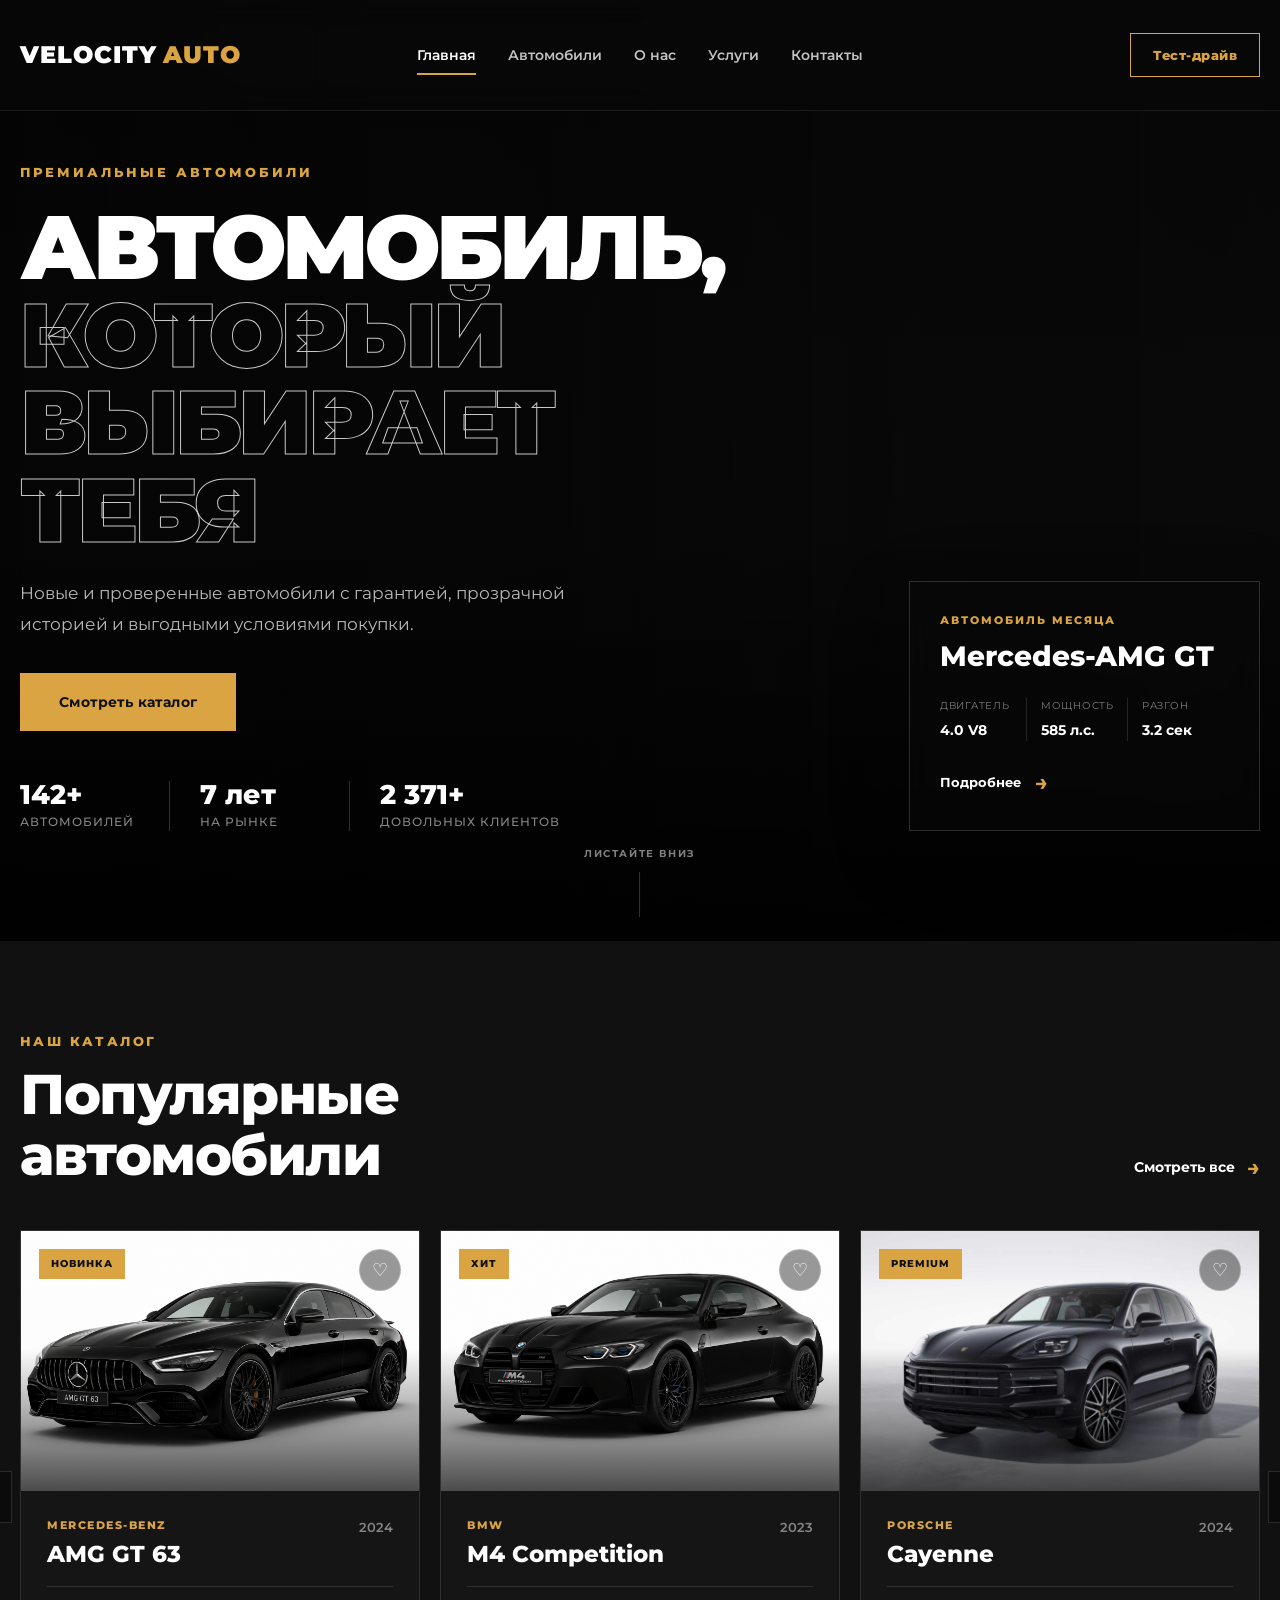
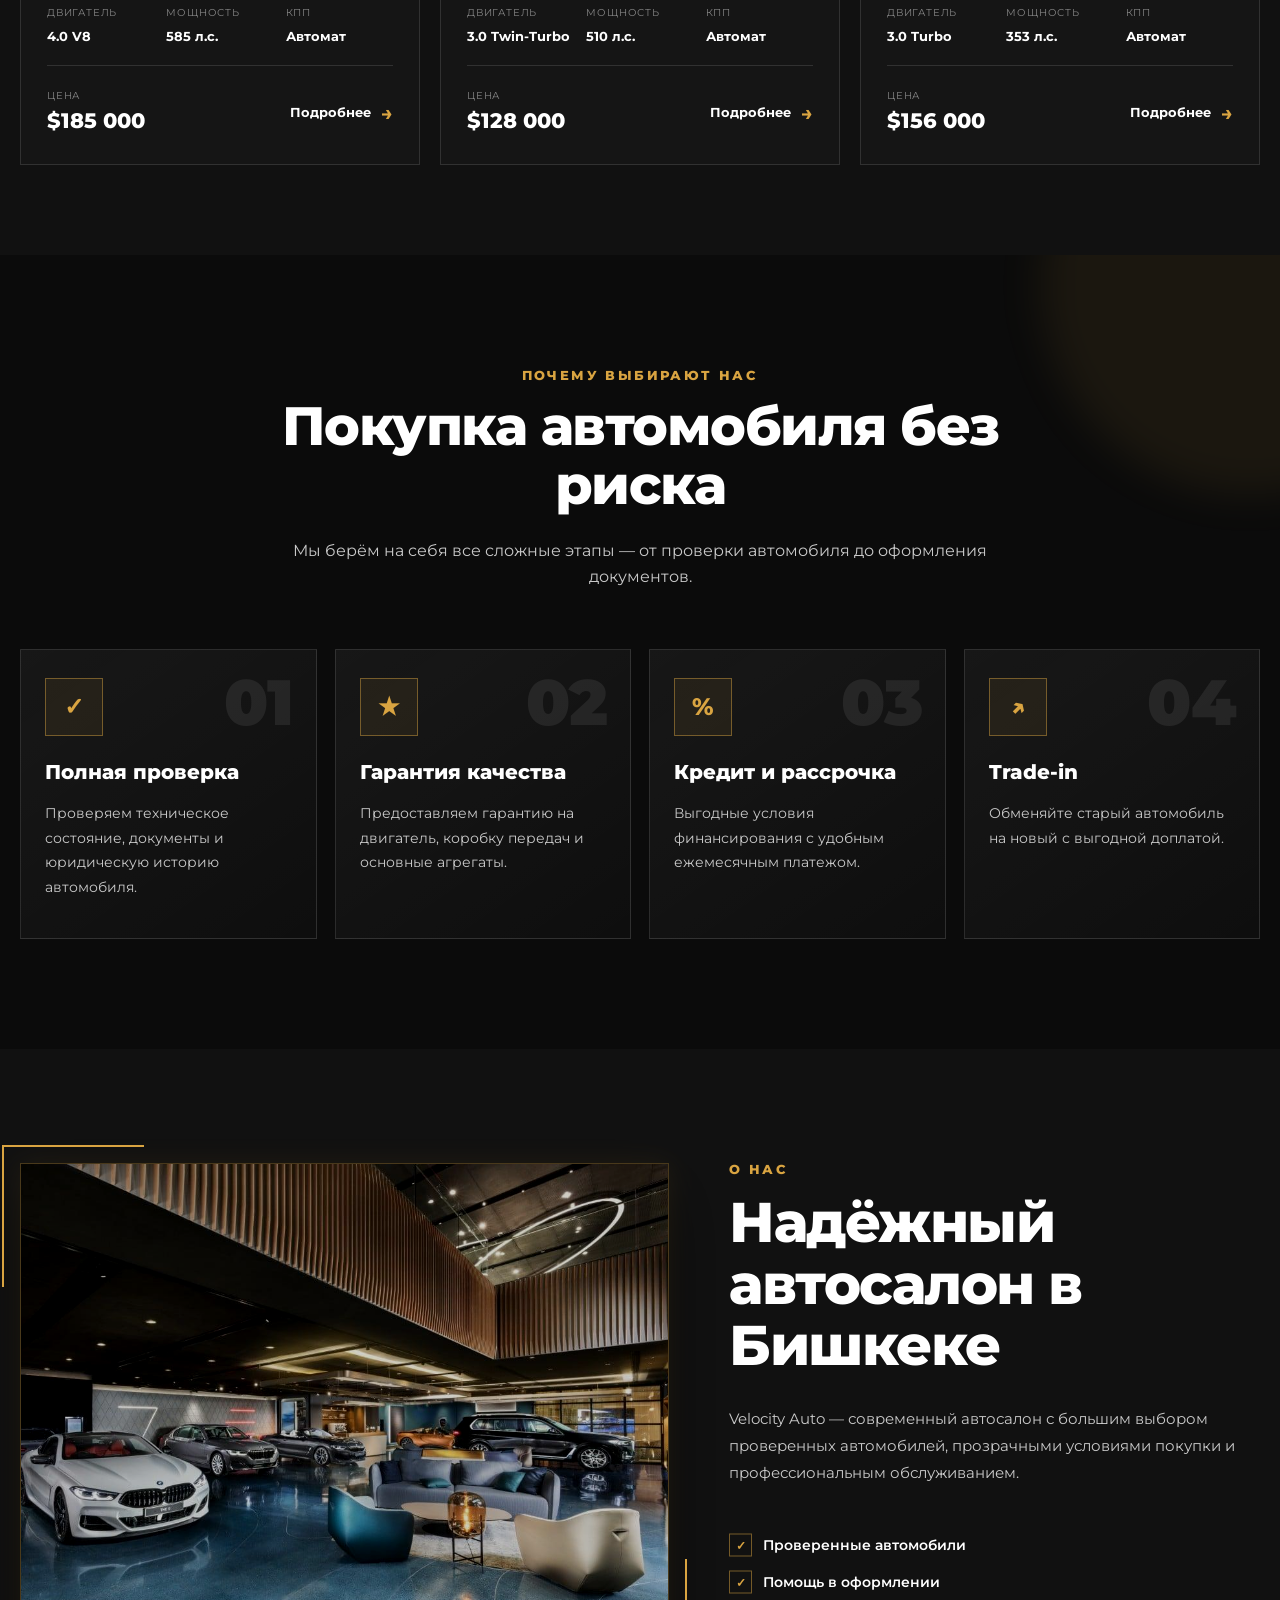
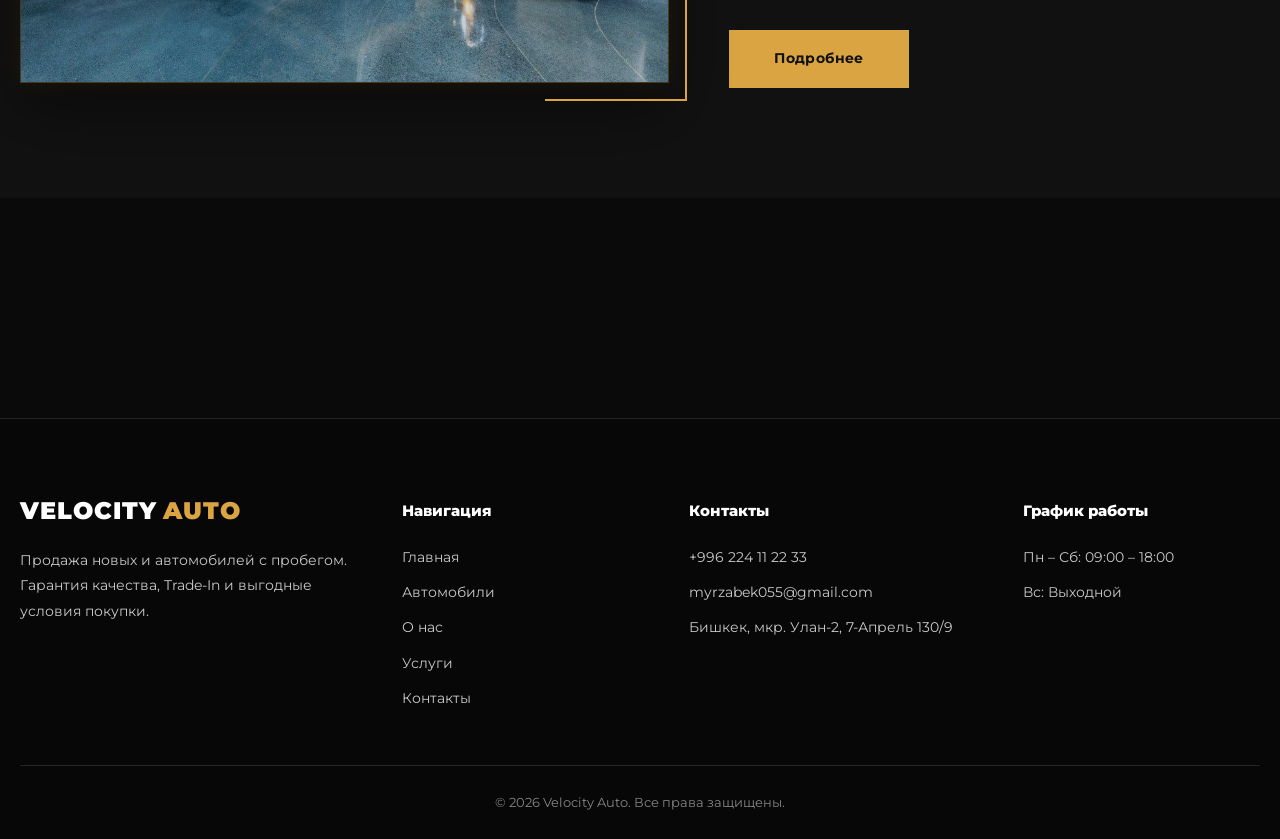
==== commit 0c74eff4: "Fix image paths and homepfge" ====
--- a/index.html
+++ b/index.html
@@ -436,7 +436,6 @@
                         src="./images/about-showroom.jpg"
                         alt="Автосалон Velocity Auto"
                     >
-
                 </div>
 
                 <div class="about-preview__content">
